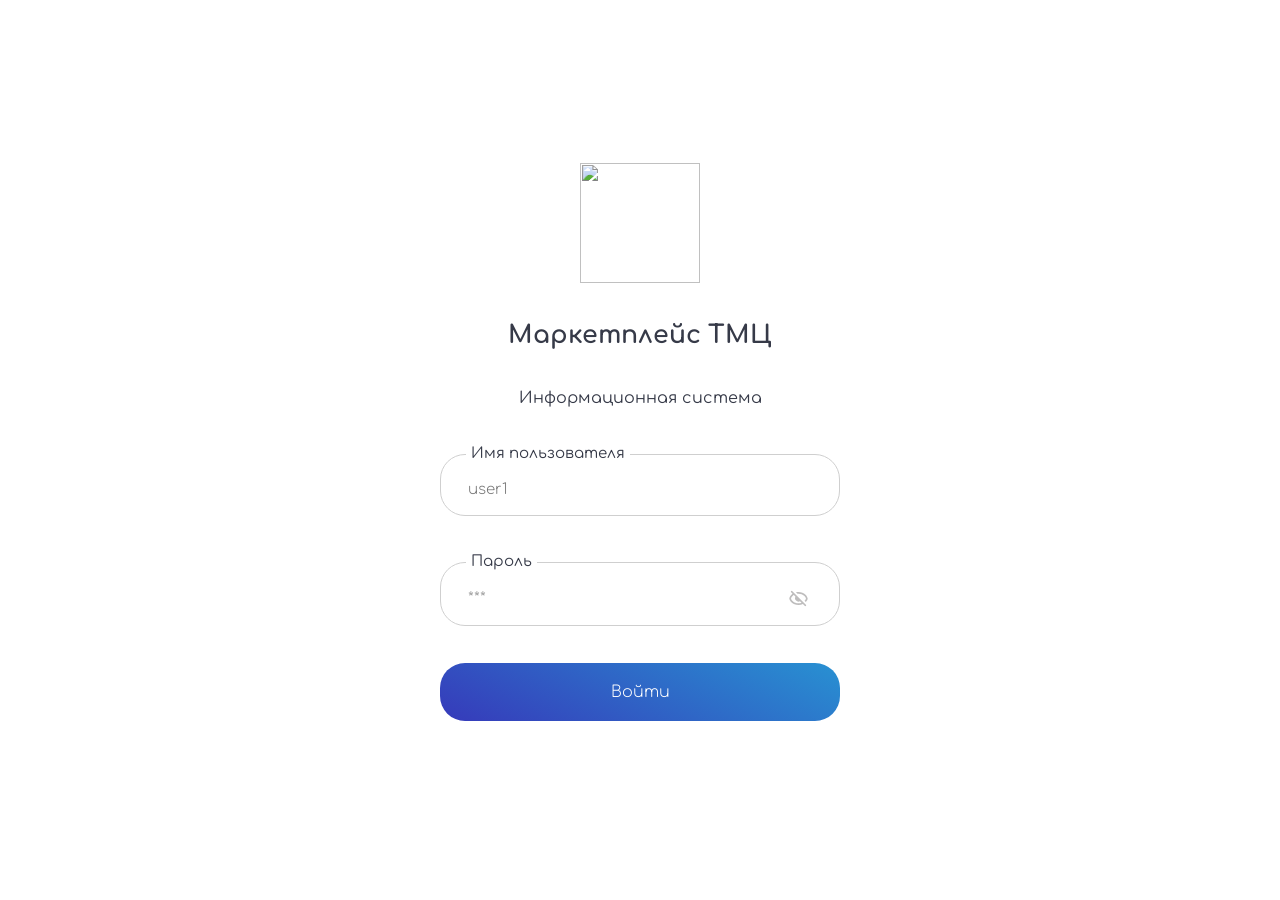
==== frontend/index.html @ 35c416b2 "добавил frontend" ====
<html lang="ru">
<head>
    <title>ИС "Инфраструктурные решения"</title>
    <link rel="stylesheet" href="style.css" />
    <meta name="viewport" content="width=device-width, initial-scale=1.0">
    <meta http-equiv="Content-Type" content="text/html; charset=utf-8">
    <link rel="icon" href="icons/favicon.png" sizes="any" type="image/svg+xml">
    <script src="js/common.js" type="module"></script>
</head>
<body>
    <div class = "main-container">
        <div class="centered-container centered-content w-30">
            <div ><img class = "icon" src="icons/cloud-network.svg"/></div>
            <div class = "content-title">Маркетплейс ТМЦ</div>
            <div class = "content-subtitle">Информационная система</div>
            <form method="post">
                <input-field  header="Имя пользователя" name="username"  required></input-field>
                <input-field header="Пароль" secret name="password" required></input-field>
                <button type="submit">Войти</button>
            </form>
        </div>
		<div class="cover-block w-70" ></div>
    </div>
</body>
</html>
---- frontend/style.css ----
@import url('css/fonts.css');
@import url('css/components.css');

:root {
    margin: 0;
    padding: 0;

    --font-family: 'Comfortaa';
    --border-radius: 25px;
    --elem-margin: 15px 0;
    --elem-padding-vertical: 20px;
    --elem-padding-horizontal: 25px;
    --system-gradient-c1: #363aba;
    --system-gradient-c2: #2891d2;
}

body {
	margin: 0;
    padding: 0;
    font-family: var(--font-family);
    color: #363a48;
    height: 100%;
    line-height: 1.25;
}

.centered-content {
    text-align: center;
}

.left-content {
    text-align: center;
}

.main-container {
    display: flex;
    min-width: 100%;
    min-height: 100%;
}

.content-title {
    font-weight: bold;
    font-size: 25px;
    box-sizing: border-box;
}

.icon {
    width: 120px;
}

.font-base {
    font-size: 14px;
}

.flex-row {
    flex-flow: row
}

.flex-column {
    flex-flow: column;
}

.centered-container, form {
    display: flex;
    flex-direction: column;
    justify-content: center;
    align-items: center;
    gap: 37px;
    width: 100%;
    background: white;
    padding: 0 50px;
}

@media (max-width: 1290px) {
    .cover-block {
        display: none;
    }
    .notify-message {
        position: absolute;
        width: 270px;
        height: 20px;
        margin: 10px auto;
        top: 20px;
        right: 0;
        left: 0;
    }
}

@media (min-width: 1291px) {
    .cover-block {
        background: linear-gradient(29deg, #a978c9 0%, #4e7bd4 50%, #31d3ab 100%);
    }
    .w-60 {
        width: 60%!important;
    }

    .w-70 {
        width: 70%!important;
    }

    .w-30 {
        width: 30%!important;
    }

    .w-40 {
        width: 40%!important;
    }
}
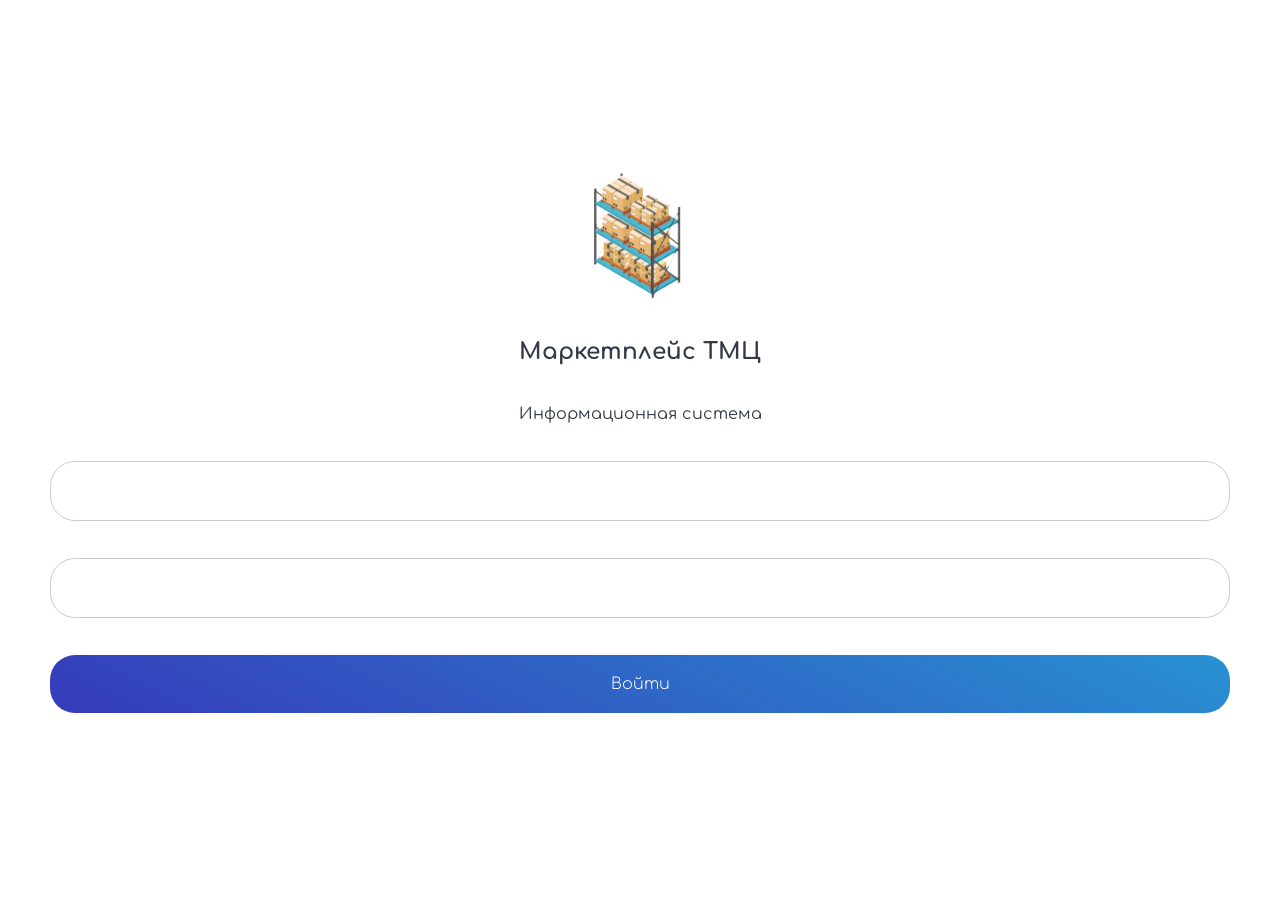
==== commit 9ac6e1f8: "Обновил фронтенд и бэкенд - добавил ЛК" ====
--- a/frontend/index.html
+++ b/frontend/index.html
@@ -8,18 +8,16 @@
     <script src="js/common.js" type="module"></script>
 </head>
 <body>
-    <div class = "main-container">
-        <div class="centered-container centered-content w-30">
-            <div ><img class = "icon" src="icons/cloud-network.svg"/></div>
-            <div class = "content-title">Маркетплейс ТМЦ</div>
-            <div class = "content-subtitle">Информационная система</div>
-            <form method="post">
-                <input-field  header="Имя пользователя" name="username"  required></input-field>
-                <input-field header="Пароль" secret name="password" required></input-field>
-                <button type="submit">Войти</button>
-            </form>
-        </div>
-		<div class="cover-block w-70" ></div>
+    <div class="centered-container centered-content w-30">
+        <div ><img class = "icon" src="icons/favicon.png"/></div>
+        <div class = "content-title">Маркетплейс ТМЦ</div>
+        <div class = "content-subtitle">Информационная система</div>
+        <form method="post">
+            <input name="username" required/>
+            <input name="password" required/>
+            <button type="submit">Войти</button>
+        </form>
     </div>
+    <div class="cover-block w-70" ></div>
 </body>
 </html>
--- a/frontend/style.css
+++ b/frontend/style.css
@@ -6,21 +6,25 @@
     padding: 0;
 
     --font-family: 'Comfortaa';
-    --border-radius: 25px;
     --elem-margin: 15px 0;
     --elem-padding-vertical: 20px;
     --elem-padding-horizontal: 25px;
     --system-gradient-c1: #363aba;
     --system-gradient-c2: #2891d2;
+    --system-grey: #cccccc;
+    --system-black: #363a48
+
 }
 
 body {
 	margin: 0;
     padding: 0;
     font-family: var(--font-family);
-    color: #363a48;
-    height: 100%;
+    color: var(--system-black);
     line-height: 1.25;
+    min-width: 100%;
+    min-height: 100%;
+    display: flex;
 }
 
 .centered-content {
@@ -31,21 +35,31 @@
     text-align: center;
 }
 
-.main-container {
+
+.body-common-page {
     display: flex;
-    min-width: 100%;
-    min-height: 100%;
+    flex-direction: column;
+    justify-content: space-between;
+    box-sizing: border-box;
+    gap: 50px;
+    padding: 20px 200px;
 }
+
 
 .content-title {
     font-weight: bold;
-    font-size: 25px;
+    font-size: 23px;
     box-sizing: border-box;
 }
 
 .icon {
     width: 120px;
 }
+
+.icon-small {
+    width: 50px;
+}
+
 
 .font-base {
     font-size: 14px;
@@ -60,10 +74,10 @@
 }
 
 .centered-container, form {
-    display: flex;
     flex-direction: column;
     justify-content: center;
     align-items: center;
+    display: flex;
     gap: 37px;
     width: 100%;
     background: white;
@@ -104,4 +118,41 @@
     .w-40 {
         width: 40%!important;
     }
-}+}
+
+
+/* NEW STYLES */
+
+.common-page-header {
+    display: flex;
+    gap: 10px;
+    width: 100%;
+    align-items: center;
+    justify-content: space-between;
+    box-sizing: border-box;
+}
+
+.common-page-footer {
+    display: flex;
+    gap: 10px;
+    justify-content: space-between;
+    align-items: center;
+    font-size: 14px;
+    color: var(--system-grey);
+}
+
+.common-page-header-logo-ctr {
+    display: flex;
+    gap: 10px;
+    align-items: center;
+}
+
+.common-page-header-title {
+    font-weight: bold;
+    font-size: 18px;
+}
+
+
+#search-position * {
+    width: 100%;
+}
